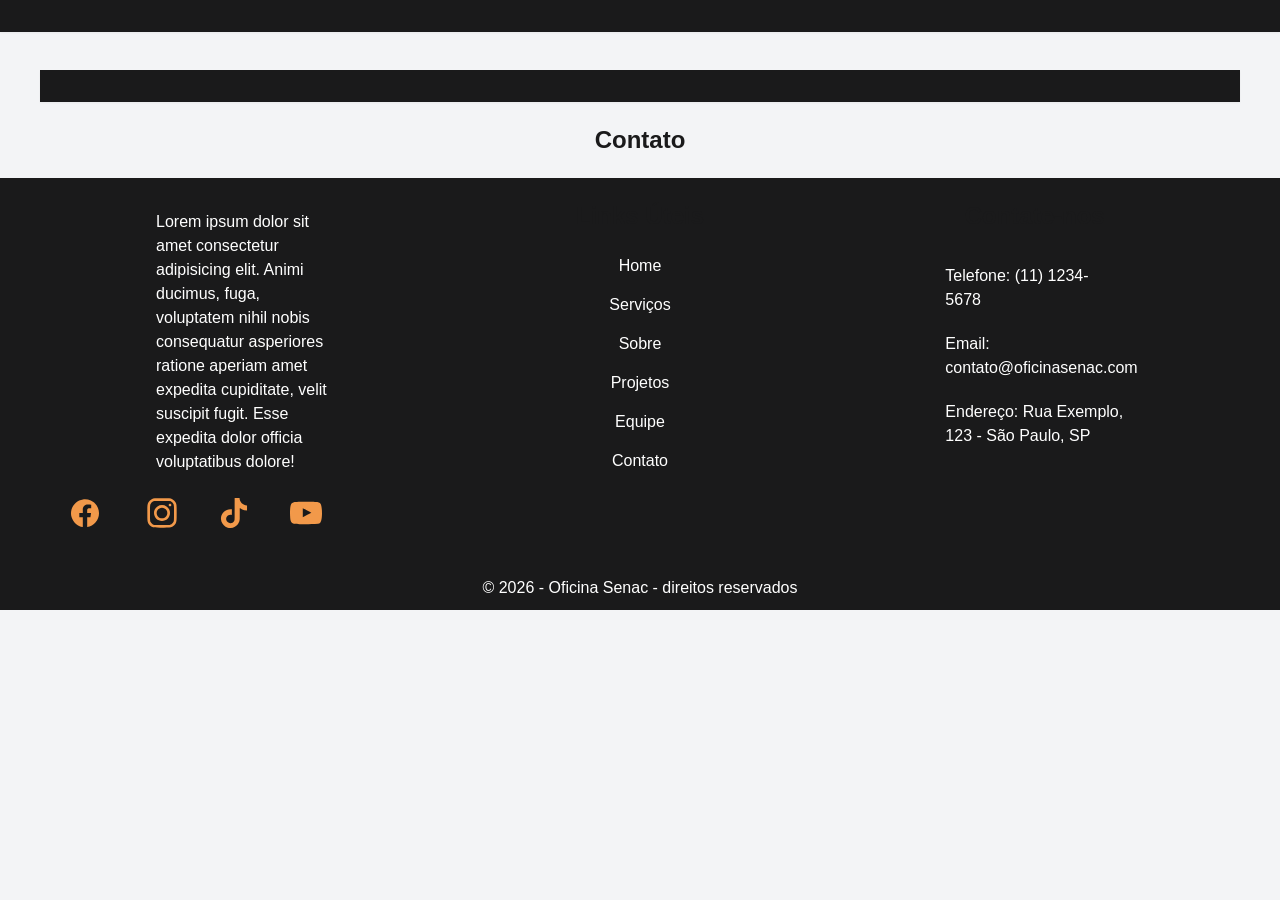
==== contato.html @ 2ccebb52 "feat: adicionando footer padronizado pelo javascript" ====
<!DOCTYPE html>
<html lang="pt-BR">
<head>
    <meta charset="UTF-8">
    <meta name="viewport" content="width=device-width, initial-scale=1.0">
    <title>Oficina Senac - Contato</title>
    <meta name="description" content="Oficina de Desenvolvimento de sites para carros">
    <meta name="keywords" content="keyword1, keyword2">
    <meta property="og:title" content="Page Title">
    <meta property="og:description" content="Page description">
    <meta property="og:type" content="website">
    <meta property="og:url" content="https://www.example.com">
    <meta property="og:image" content="https://www.example.com/image.jpg">
    <meta name="twitter:card" content="summary_large_image">
    <meta name="twitter:title" content="Page Title">
    <meta name="twitter:description" content="Page description">
    <meta name="twitter:image" content="https://www.example.com/image.jpg">

    <link rel="preload" href="assets/css/microframework.css" as="style"
            onload="this.rel='stylesheet'">
    <noscript>
        <link rel="stylesheet" href="assets/css/microframework.css">
    </noscript>
</head>
<body class="bem-cursor">
    <div id="navbar-principal" class="bem-navbar"></div>
    <main>
        <div id="navbar-secundaria" class="bem-navbar--secundaria bem-container"></div>
        <section class="bem-container" id="contato">
            <h2 class="bem-titulo-h2">Contato</h2>
            <div class="bem-grid-auto">
            
            
          </div>
        </section>


    </main>
    <footer id="footer-container">
     </footer>
     <script src="assets/js/footer.js"></script>
    <script src="assets/js/navbar.js"></script>
    <script src="assets/js/script.js"></script>
</body>
</html>
---- assets/css/microframework.css ----
*{margin:0;padding:0;box-sizing:border-box}
:root{
  --bem-primary:#1a1a1b;
  --bem-secondary:#ffffff;
  --bem-tertiary: #f2994a; 

  --bem-success:#10b981;
  --bem-danger:#ef4444;
  --bem-warning:#f59e0b;
  --bem-dark:#1f2937;
  --bem-light:#f3f4f6;
  --bem-bg:#1a1a1b;
  --bem-surface:#ffffff;
  --bem-text:#1f2937;
  --bem-text-muted:#6b7280;
  --bem-border:#e5e7eb;
  --bem-spacing-xs:.25rem;
  --bem-spacing-sm:.5rem;
  --bem-spacing-md:1rem;
  --bem-spacing-lg:1.5rem;
  --bem-spacing-xl:2rem;
  --bem-font-base:-apple-system, BlinkMacSystemFont, 'Segoe UI', Roboto, Oxygen, Ubuntu, Cantarell, sans-serif;
  --bem-font-mono:'Courier New', monospace;
  --bem-radius-sm:.25rem;
  --bem-radius-md:.5rem;
  --bem-radius-lg:1rem;
  --bem-shadow-sm:0 1px 2px 0 rgba(0,0,0,.05);
  --bem-shadow-md:0 4px 6px -1px rgba(0,0,0,.1);
  --bem-shadow-lg:0 10px 15px -3px rgba(0,0,0,.1);
}
[data-theme="dia"]{
  --bem-primary:#8b5cf6;
  --bem-bg:#f5f5f7;
}
[data-theme="tarde"]{
  --bem-primary:#f97316;
  --bem-secondary:#d946ef;
  --bem-bg:#fdf5ee;
  --bem-surface:#fffaf7;
  --bem-text-muted:#78716c;
  --bem-border:#e7d5c4;
  --bem-light:#fae8d5;
}
[data-theme="noite"]{
  --bem-primary:#2dd4bf;
  --bem-secondary:#a78bfa;
  --bem-success:#34d399;
  --bem-danger:#f87171;
  --bem-bg:#0f172a;
  --bem-surface:#1e293b;
  --bem-text:#f1f5f9;
  --bem-text-muted:#94a3b8;
  --bem-border:#334155;
  --bem-light:#334155;
}
html{
  scroll-behavior: smooth;
}
body{
  font-family:var(--bem-font-base);
  line-height:1.5;
  color:var(--bem-text);
  background:var(--bem-light);
  transition:background .25s, color .25s;
  cursor: url(../imagens/cursor/cursor.svg), auto;
  padding-top: 70px;
}
a{
  cursor: url(../imagens/cursor/cursor-ancora.svg), auto;
  text-decoration: none;
  color: var(--bem-secondary);
}
p{
  color: var(--bem-secondary);
  padding: 10px 100px;
}

header{
  display: flex;
  justify-content: center;
  align-items: center;
  gap: 2.5rem;
}
.bem-logo{
  position: absolute;
  top: 0;
  left: 50px;
  /*                    x     y      */
  transform: translate(-120px, 0);
  z-index: 1001;
  width: 100px;
}
.icon-marcas{
  width: 100px;
}
.container-icons{
  display: flex;
  align-items: center;
  justify-content: space-around;
  flex-wrap: wrap;
  gap: 50px;
  width: 100%;
  margin: var(--bem-spacing-sm) 0;
  padding: var(--bem-spacing-sm);
}
#sobre{
  position: relative;
  height: 300px;
}
.sobre-img{
  position: absolute;
  top: 70px;
  left: 0;
  display: flex;
  align-items: center;
  justify-content: center;
  border-radius: 100px 0 0 0;
  width: 45%;
  height: 230px;
  z-index: 5;
  background-color: var(--bem-text-muted);
}
.sobre-descricao{
  position: absolute;
  top:0;
  right: 0;
  display: flex;
  flex-direction: column;
  width: 60%;
  height: 300px;
  color: var(--bem-light);
  background-color: var(--bem-bg);
}
.bem-hero{
  /*relativo para c ontrolar a posição absoluta dos filhos  */
  position: relative;
  display: flex;
  align-items: center;
  justify-content: center;
  height: 65.75vh;
  background-image: url(../imagens/imagem_hero/fundo-hero.jpg);
  /*cover = estica e contain manter o tamanho original  */
  background-size: cover;
  background-repeat: no-repeat;
  background-position: center;
  background-color: #0f172a;
  color: var(--bem-light);
}
.bem-hero__titulo{
  display: flex;
  flex-direction: column;
  align-items: center;
  justify-content: center;
  background-color: #0f172a6c;
  backdrop-filter: blur(15px);
  position: absolute;
  top: 0;
  left: calc(50% /2);
  width: 50%;
  height: 100%;
  z-index: 10;
  padding: 50px;
  gap: 20px;
}
.bem-hero_imagem{
  position: absolute;
  bottom: 0;
  right: 20%;
  z-index: 2;
  /*      aumentar o tamnho  horizontal e vertical   
          da equerda para direita e de cima para baixo
  
  */
  transform: scale(1.5) translate(50px, -30px) ;
}
.bem-titulo-h2{
  display: flex;
  align-items: center;
  justify-content: center;
  margin: 20px;
  font-size: 1.5rem;
  color: var(--bem-primary);
}
.bem-container{
  width:100%;
  max-width:1200px;
  margin:0 auto;
  padding:0 var(--bem-spacing-md);
}
.bem-container--fluid{ max-width:100% }
.bem-container--narrow{ max-width:600px }
.bem-grid { display: grid; gap: var(--bem-spacing-md) }
.bem-btn{
  display:flex;
  align-items:center;
  justify-content:center;
  padding:var(--bem-spacing-sm) var(--bem-spacing-lg);
  font-size:1rem;
  font-weight:500;
  border:none;
  border-radius:var(--bem-radius-md);
  cursor:pointer;
  transition:all .2s ease;
  text-decoration:none;
  gap:var(--bem-spacing-sm);
  margin: var(--bem-spacing-lg) 0;
}
.bem-btn:hover{ transform:translateY(-1px);box-shadow:var(--bem-shadow-md) }
.bem-btn:active{ transform:translateY(0) }
.bem-btn--primary{ background-color:var(--bem-primary);color:#fff;border: 2px solid var(--bem-tertiary); }
.bem-btn--primary:hover{ filter:brightness(.9) }
.bem-btn--secondary{ background-color:var(--bem-secondary);color:#fff }
.bem-btn--secondary:hover{ filter:brightness(.9) }
.bem-btn--success{ background-color:var(--bem-success);color:#fff }
.bem-btn--danger{ background-color:var(--bem-danger);color:#fff }
.bem-btn--outline{
  background-color:transparent;
  border:2px solid var(--bem-primary);
  color:var(--bem-primary);
}
.bem-btn--outline:hover{ background-color:var(--bem-primary);color:#fff }
.bem-btn--sm{ padding:var(--bem-spacing-xs) var(--bem-spacing-md);font-size:.875rem }
.bem-btn--lg{ padding:var(--bem-spacing-md) var(--bem-spacing-xl);font-size:1.125rem }
.bem-btn--block{ width:100% }
.bem-btn:disabled,.bem-btn--disabled{ opacity:.5;cursor:not-allowed;pointer-events:none }
.bem-btn__icon{ display:inline-flex;font-size:1.25em }
.bem-btn__text{ display:inline-flex }
.bem-card{
  background-color:var(--bem-surface);
  border-radius:var(--bem-radius-lg);
  box-shadow:var(--bem-shadow-md);
  overflow:hidden;
  transition:all .3s ease;
}
.bem-card:hover{ box-shadow:var(--bem-shadow-lg);transform:translateY(-2px) }
.bem-card--flat{ box-shadow:none;border:1px solid var(--bem-border) }
.bem-card__header{ padding:var(--bem-spacing-lg);border-bottom:1px solid var(--bem-border) }
.bem-card__title{ font-size:1.25rem;font-weight:600;margin:0;color:var(--bem-text) }
.bem-card__subtitle{ font-size:.875rem;color:var(--bem-text-muted);margin-top:var(--bem-spacing-xs) }
.bem-card__body{ padding:var(--bem-spacing-lg) }
.bem-card__footer{
  padding:var(--bem-spacing-lg);
  border-top:1px solid var(--bem-border);
  background-color:var(--bem-light);
}
.bem-card__image{ width:100%;height:auto;display:block }
.bem-card__actions{ display:flex;gap:var(--bem-spacing-sm);align-items:center }
.bem-form{ display:flex;flex-direction:column;gap:var(--bem-spacing-md) }
.bem-form__group{ display:flex;flex-direction:column;gap:var(--bem-spacing-xs) }
.bem-form__label{ font-weight:500;font-size:.875rem;color:var(--bem-text) }
.bem-form__label--required::after{ content:' *';color:var(--bem-danger) }
.bem-form__input,
.bem-form__textarea,
.bem-form__select{
  width:100%;
  padding:var(--bem-spacing-sm) var(--bem-spacing-md);
  border:2px solid var(--bem-border);
  border-radius:var(--bem-radius-md);
  font-size:1rem;
  font-family:inherit;
  transition:all .2s ease;
  background:var(--bem-surface);
  color:var(--bem-text);
}
.bem-form__input:focus,
.bem-form__textarea:focus,
.bem-compare__range:focus-visible{
  opacity:.01;
  outline:3px solid var(--bem-primary);
  outline-offset:-3px;
}
@keyframes bem-fade-in{ from{ opacity:0}to{ opacity:1}}
@keyframes bem-slide-up{ from{ opacity:0;transform:translateY(20px)}to{ opacity:1;transform:translateY(0)}}
@keyframes bem-scale-up{ from{ opacity:0;transform:scale(0.95)}to{ opacity:1;transform:scale(1)}}
.bem-animate-fade-in{ animation:bem-fade-in 0.3s ease forwards}
.bem-animate-slide-up{ animation:bem-slide-up 0.4s ease forwards}
.bem-grid-auto{ display:grid;grid-template-columns:repeat(auto-fit, minmax(280px, 1fr));gap:var(--bem-spacing-md)}
.bem-flex-1{ flex:1}
.bem-flex-wrap{ flex-wrap:wrap}
.bem-h-screen{ height:100vh}
.bem-min-h-screen{ min-height:100vh}
.bem-w-screen{ width:100vw}
.bem-m-0{ margin:0}
.bem-p-0{ padding:0}
.bem-mx-auto{ margin-left:auto;margin-right:auto}
.bem-my-auto{ margin-top:auto;margin-bottom:auto}
.bem-mt-auto{ margin-top:auto}
.bem-pt-xl{ padding-top:var(--bem-spacing-xl)}
.bem-pb-xl{ padding-bottom:var(--bem-spacing-xl)}
.bem-px-lg{ padding-left:var(--bem-spacing-lg);padding-right:var(--bem-spacing-lg)}
.bem-gap-lg{ gap:var(--bem-spacing-lg)}
.bem-gap-xl{ gap:var(--bem-spacing-xl)}
.bem-text-primary{ color:var(--bem-primary)}
.bem-text-secondary{ color:var(--bem-secondary)}
.bem-text-success{ color:var(--bem-success)}
.bem-text-danger{ color:var(--bem-danger)}
.bem-text-muted-util{ color:var(--bem-text-muted)}
.bem-font-bold{ font-weight:700}
.bem-font-medium{ font-weight:500}
.bem-text-xl{ font-size:1.25rem}
.bem-text-2xl{ font-size:1.5rem}
.bem-text-xs{ font-size:0.75rem}
.bem-text-sm{ font-size:0.875rem}
.bem-icon-lg{ font-size:2rem;display:inline-flex;justify-content:center;align-items:center}
.bem-text-underline{ text-decoration:underline}
.bem-bg-glass{ background-color:rgba(255,255,255,.2);backdrop-filter:blur(4px);border:1px solid rgba(255,255,255,.3)}
[data-theme="noite"] .bem-bg-glass{ background-color:rgba(15,23,42,.4);border-color:rgba(255,255,255,.1)}
.bem-border-primary{ border-color:var(--bem-primary)}
.bem-border-top-primary{ border-top:3px solid var(--bem-primary)}
.bem-border-top-secondary{ border-top:3px solid var(--bem-secondary)}
.bem-border-left-success{ border-left-color:var(--bem-success)}
.bem-border-default{ border:1px solid var(--bem-border)}
.bem-max-w-xxs{ max-width:220px}
.bem-max-w-xs{ max-width:280px}
.bem-max-w-sm{ max-width:400px}
.bem-form__input--error,.bem-form__textarea--error,.bem-form__select--error{ border-color:var(--bem-danger) }
.bem-form__input--success,.bem-form__textarea--success,.bem-form__select--success{ border-color:var(--bem-success) }
.bem-form__textarea{ min-height:100px;resize:vertical }
.bem-form__help{ font-size:.875rem;color:var(--bem-text-muted) }
.bem-form__error{ font-size:.875rem;color:var(--bem-danger) }
.bem-form__checkbox,.bem-form__radio{ display:flex;align-items:center;gap:var(--bem-spacing-sm) }
.bem-form__checkbox input,.bem-form__radio input{ width:auto }
.bem-alert{
  padding:var(--bem-spacing-md);
  border-radius:var(--bem-radius-md);
  border-left:4px solid;
  display:flex;
  align-items:flex-start;
  gap:var(--bem-spacing-sm);
}
.bem-alert--info{ background-color:#dbeafe;border-color:var(--bem-primary);color:#1e40af }
.bem-alert--success{ background-color:#d1fae5;border-color:var(--bem-success);color:#065f46 }
.bem-alert--warning{ background-color:#fef3c7;border-color:var(--bem-warning);color:#92400e }
.bem-alert--danger{ background-color:#fee2e2;border-color:var(--bem-danger);color:#991b1b }
.bem-alert__icon{ font-size:1.25rem;flex-shrink:0 }
.bem-alert__content{ flex:1 }
.bem-alert__title{ font-weight:600;margin-bottom:var(--bem-spacing-xs) }
.bem-alert__message{ font-size:.875rem }
.bem-alert__close{
  background:none;border:none;cursor:pointer;padding:0;
  font-size:1.25rem;opacity:.6;transition:opacity .2s;
  color:inherit;
}
.bem-alert__close:hover{ opacity:1 }
.bem-navbar{
  display:flex;
  align-items:center;
  justify-content: space-evenly;
  padding:var(--bem-spacing-md) var(--bem-spacing-lg);
  box-shadow:var(--bem-shadow-sm);
  transition:background .25s;
  position:fixed;
  top:0; 
  left:0;
  z-index:1000;
  width: 100%;
  background-color: var(--bem-primary);
  color: var(--bem-secondary);
}
.bem-navbar--secundaria{
  display:flex;
  align-items:center;
  justify-content:center;
  padding:var(--bem-spacing-md) var(--bem-spacing-lg);
  box-shadow:var(--bem-shadow-sm);
  transition:background .25s;
  position:sticky; top: 70px; z-index:10;
  background-color: var(--bem-primary);
  color: var(--bem-secondary);
}
.bem-navbar--dark{ background-color:var(--bem-dark);color:#fff }
.bem-navbar__brand{ font-size:1.5rem;font-weight:700;text-decoration:none;color:inherit; position: relative; }
.bem-navbar__menu{ display:flex;gap:var(--bem-spacing-lg);list-style:none;align-items:center }
.bem-navbar__item{ display:inline-flex }
.bem-navbar__link{ text-decoration:none;color:var(--bem-secondary);padding:var(--bem-spacing-sm);transition:color .2s; font-size: 1.2rem; }
.bem-navbar__link:hover{ color:var(--bem-text-muted) }
.bem-navbar__link--active{ color:var(--bem-tertiary);font-weight:600 }
.bem-navbar__toggle{ display:none;background:none;border:none;font-size:1.5rem;cursor:pointer;color:var(--bem-secondary) }
.bem-modal{
  position:fixed;inset:0;
  background-color:rgba(0,0,0,.5);
  display:flex;align-items:center;justify-content:center;
  z-index:1000;padding:var(--bem-spacing-md);
  animation:bem-fade-in 0.2s ease forwards;
}
.bem-modal--hidden{ display:none }
.bem-modal__dialog{
  background-color:var(--bem-surface);
  border-radius:var(--bem-radius-lg);
  box-shadow:var(--bem-shadow-lg);
  max-width:500px;width:100%;max-height:90vh;overflow:auto;
  animation:bem-scale-up 0.3s cubic-bezier(0.175, 0.885, 0.32, 1.275) forwards;
}
.bem-modal__header{
  padding:var(--bem-spacing-lg);
  border-bottom:1px solid var(--bem-border);
  display:flex;align-items:center;justify-content:space-between;
}
.bem-modal__title{ font-size:1.25rem;font-weight:600;margin:0;color:var(--bem-text) }
.bem-modal__close{
  background:none;border:none;font-size:1.5rem;cursor:pointer;
  padding:0;color:var(--bem-text-muted);transition:color .2s;
}
.bem-modal__close:hover{ color:var(--bem-text) }
.bem-modal__body{ padding:var(--bem-spacing-lg) }
.bem-modal__footer{
  padding:var(--bem-spacing-lg);
  border-top:1px solid var(--bem-border);
  display:flex;gap:var(--bem-spacing-sm);justify-content:flex-end;
}
.bem-navbar__checkbox{ display:none }
.bem-theme-toggle{
  position:fixed;bottom:1.5rem;right:1.5rem;z-index:9999;
  display:flex;gap:.25rem;
  background:var(--bem-surface);
  padding:.375rem;
  border-radius:9999px;
  box-shadow:var(--bem-shadow-lg);
  border:1px solid var(--bem-border);
  transition:background .25s, border-color .25s;
}
.bem-theme-toggle__btn{
  background:none;border:none;cursor:pointer;
  font-size:1.125rem;padding:.375rem .5rem;
  border-radius:9999px;transition:background .15s;
  line-height:1;color:var(--bem-text);
}
.bem-theme-toggle__btn:hover{ background:var(--bem-light) }
.bem-theme-toggle__btn--active{ background:var(--bem-primary);color:#fff }
.bem-text-center{ text-align:center }
.bem-text-left{ text-align:left }
.bem-text-right{ text-align:right }
.bem-mt-sm{ margin-top:var(--bem-spacing-sm) }
.bem-mt-md{ margin-top:var(--bem-spacing-md) }
.bem-mt-lg{ margin-top:var(--bem-spacing-lg) }
.bem-mb-sm{ margin-bottom:var(--bem-spacing-sm) }
.bem-mb-md{ margin-bottom:var(--bem-spacing-md) }
.bem-mb-lg{ margin-bottom:var(--bem-spacing-lg) }
.bem-p-sm{ padding:var(--bem-spacing-sm) }
.bem-p-md{ padding:var(--bem-spacing-md) }
.bem-p-lg{ padding:var(--bem-spacing-lg) }
.bem-flex{ display:flex }
.bem-flex-col{ flex-direction:column }
.bem-items-center{ align-items:center }
.bem-justify-center{ justify-content:center }
.bem-justify-between{ justify-content:space-between }
.bem-gap-sm{ gap:var(--bem-spacing-sm) }
.bem-gap-md{ gap:var(--bem-spacing-md) }
.bem-w-full{ width:100% }
.bem-h-full{ height:100% }
.bem-rounded{ border-radius:var(--bem-radius-md) }
.bem-rounded-full{ border-radius:9999px }
.bem-shadow{ box-shadow:var(--bem-shadow-md) }
.bem-shadow-lg{ box-shadow:var(--bem-shadow-lg) }
.bem-grid-auto-4{ display:grid;grid-template-columns:repeat(auto-fit, minmax(60px, 1fr))}
@media(max-width:768px){
  .bem-hero__titulo{
    left: 0;
    width: 100%;
  }
  body {
    padding-top: 60px;
  }
  .bem-container--narrow{ width:100%; max-width:768px ; }
  .bem-hero_imagem{
    display: none;
  }
  .bem-navbar--secundaria{
    position:fixed; top: 0;
  }
  .bem-logo{
    display: block;
    position: fixed;
    top: 0;
    left: 50%;
    z-index: 151;
  }
  .bem-navbar{
    display: none;
  }
  .bem-grid--cols-2,.bem-grid--cols-3,.bem-grid--cols-4 { grid-template-columns: 1fr }
  .bem-navbar__menu{ display:none }
  .bem-navbar__toggle{ display:block; cursor:pointer; margin-left:auto; }
  .bem-hide-mobile{ display:none !important }
  .bem-navbar__checkbox:checked ~ .bem-navbar__menu {
    display:flex !important;
    flex-direction:column;
    align-items: center;
    position:absolute; top:100%; left:0; right:0;
    background-color:var(--bem-bg);
    padding:var(--bem-spacing-md);
    box-shadow:var(--bem-shadow-md);
    animation:bem-slide-up 0.3s forwards;
    z-index: 1000;
    height: 100vh;
    font-size: 1.5rem;
  }
}

#projetos{
  position: relative;
}
.img-comp-container {
  position: relative;
  height: 200px; /*should be the same height as the images*/
  margin: 0 20px;
  width: 300px;
}

.img-comp-img {
  position: absolute;
  width: auto;
  height: auto;
  overflow: hidden;
}

.img-comp-img img {
  display: block;
  vertical-align: middle;
}

.img-comp-slider {
  position: absolute;
  z-index: 9;
  cursor: ew-resize;
  /*set the appearance of the slider:*/
  width: 80px;
  height: 40px;
  background-image: url(../imagens/imagem-projetos/setas.svg);
  background-repeat: no-repeat;
  background-size: contain;
  background-position-x: center;
  border-radius: 100px;
  animation: esquerda-direita .6s 6;
}
/* keyframes */
@keyframes esquerda-direita{
  0% { 
    left: 111px; 
  }
  50% { 
    left: 108px; 
  }
  100% { 
    left: 111px; 
  }
}

.img-comp-overlay::after{
  content: "Antes";
  position: absolute;
  top: 0;
  left: 0;
  width: 100%;
  height: 30px;
  background-color: var(--bem-light);
  color: var(--bem-bg);
  font-size: 1.4rem;
}

.img-comp-overlay{
  border-right: solid 2px var(--bem-tertiary);
}

/* --- Animações de Revelação ao Rolar a Página --- */
.revelar {
  opacity: 0;
  transform: translateY(50px);
  transition: all 0.8s ease-out;
}

.revelar.ativo {
  opacity: 1;
  transform: translateY(0);
}
.columns {
  float: left;
  width: 33.3%;
  padding: 8px;
}

.price {
  list-style-type: none;
  border: 1px solid #eee;
  margin: 0;
  padding: 0;
  -webkit-transition: 0.3s;
  transition: 0.3s;
}

.price:hover {
  box-shadow: 0 8px 12px 0 rgba(0,0,0,0.2)
}

.price .header {
  background-color: #111;
  color: white;
  font-size: 25px;
}

.price li {
  border-bottom: 1px solid #eee;
  padding: 20px;
  text-align: center;
}

.price .grey {
  background-color: #eee;
  font-size: 20px;
}

.button {
  background-color: var(--bem-tertiary);
  border: none;
  color: var(--bem-bg);
  padding: 10px 25px;
  text-align: center;
  text-decoration: none;
  font-size: 1.1rem;
  font-weight: 600;
}

@media only screen and (max-width: 600px) {
  .columns {
    width: 100%;
  }
}

/* --- Carrossel de Equipe --- */
.equipe-carrossel {
  overflow: hidden;
  padding: 40px 0;
  background: var(--bem-light);
  position: relative;
  width: 100%;
}

.equipe-pista {
  display: flex;
  width: calc(310px * 8); /* 4 cards originais + 4 clones (280px + 30px gap) */
  animation: rolar-equipe 30s linear infinite;
  gap: 30px;
}

.equipe-carrossel:hover .equipe-pista {
  animation-play-state: paused;
}

.equipe-card {
  flex: 0 0 280px;
  text-align: left;
  position: relative;
  height: 400px;
  border-radius: var(--bem-radius-lg);
}

.equipe-card img {
  width: 100%;
  height: 100%;
  object-fit: cover;
  border-radius: var(--bem-radius-lg);
  box-shadow: var(--bem-shadow-md);
}

.equipe-overlay {
  position: absolute;
  bottom: 0;
  left: 0;
  width: 85%;
  background-color: var(--bem-light);
  padding: 20px 20px 15px 20px;
  clip-path: polygon(0 0, 85% 0, 100% 100%, 0 100%);
  display: flex;
  flex-direction: column;
  gap: 5px;
  transform: translateY(30px);
}

[data-theme="noite"] .equipe-overlay {
    background-color: var(--bem-surface);
}

.equipe-overlay__nome {
  font-size: 1.5rem;
  font-weight: 700;
  color: var(--bem-text);
  line-height: 1.1;
  margin: 0;
}

.equipe-overlay__funcao {
  font-size: 0.9rem;
  color: var(--bem-text-muted);
  margin: 0 0 10px 0;
}

.equipe-overlay__sociais {
  display: flex;
  gap: 8px;
}

.equipe-overlay__sociais a {
  display: flex;
  align-items: center;
  justify-content: center;
  width: 32px;
  height: 32px;
  background-color: var(--bem-tertiary);
  color: var(--bem-light);
  border-radius: 50%;
  transition: transform 0.2s, background-color 0.2s, color 0.2s;
}

.equipe-overlay__sociais a:hover {
  transform: translateY(-2px);
  background-color: var(--bem-light);
  color: var(--bem-tertiary);
}

.equipe-overlay__sociais svg {
  width: 16px;
  height: 16px;
  fill: currentColor;
}

@keyframes rolar-equipe {
  0% { transform: translateX(0); }
  100% { transform: translateX(calc(-310px * 4)); }
}

@media (max-width: 768px) {
  .equipe-pista {
    animation-duration: 20s;
  }
}

#footer-container{
  width: 100%;
  background-color: var(--bem-bg);
  display: flex;
  flex-direction: column;
  justify-content: center;
  align-items: center;
  gap: 15px;
}
.bem-navbar__footer{
  list-style: none;
  display: flex;
  flex-direction: column;
  justify-content: center;
  align-items: center;
  gap: 15px;
}
---- assets/css/microframework.css ----
*{margin:0;padding:0;box-sizing:border-box}
:root{
  --bem-primary:#1a1a1b;
  --bem-secondary:#ffffff;
  --bem-tertiary: #f2994a; 

  --bem-success:#10b981;
  --bem-danger:#ef4444;
  --bem-warning:#f59e0b;
  --bem-dark:#1f2937;
  --bem-light:#f3f4f6;
  --bem-bg:#1a1a1b;
  --bem-surface:#ffffff;
  --bem-text:#1f2937;
  --bem-text-muted:#6b7280;
  --bem-border:#e5e7eb;
  --bem-spacing-xs:.25rem;
  --bem-spacing-sm:.5rem;
  --bem-spacing-md:1rem;
  --bem-spacing-lg:1.5rem;
  --bem-spacing-xl:2rem;
  --bem-font-base:-apple-system, BlinkMacSystemFont, 'Segoe UI', Roboto, Oxygen, Ubuntu, Cantarell, sans-serif;
  --bem-font-mono:'Courier New', monospace;
  --bem-radius-sm:.25rem;
  --bem-radius-md:.5rem;
  --bem-radius-lg:1rem;
  --bem-shadow-sm:0 1px 2px 0 rgba(0,0,0,.05);
  --bem-shadow-md:0 4px 6px -1px rgba(0,0,0,.1);
  --bem-shadow-lg:0 10px 15px -3px rgba(0,0,0,.1);
}
[data-theme="dia"]{
  --bem-primary:#8b5cf6;
  --bem-bg:#f5f5f7;
}
[data-theme="tarde"]{
  --bem-primary:#f97316;
  --bem-secondary:#d946ef;
  --bem-bg:#fdf5ee;
  --bem-surface:#fffaf7;
  --bem-text-muted:#78716c;
  --bem-border:#e7d5c4;
  --bem-light:#fae8d5;
}
[data-theme="noite"]{
  --bem-primary:#2dd4bf;
  --bem-secondary:#a78bfa;
  --bem-success:#34d399;
  --bem-danger:#f87171;
  --bem-bg:#0f172a;
  --bem-surface:#1e293b;
  --bem-text:#f1f5f9;
  --bem-text-muted:#94a3b8;
  --bem-border:#334155;
  --bem-light:#334155;
}
html{
  scroll-behavior: smooth;
}
body{
  font-family:var(--bem-font-base);
  line-height:1.5;
  color:var(--bem-text);
  background:var(--bem-light);
  transition:background .25s, color .25s;
  cursor: url(../imagens/cursor/cursor.svg), auto;
  padding-top: 70px;
}
a{
  cursor: url(../imagens/cursor/cursor-ancora.svg), auto;
  text-decoration: none;
  color: var(--bem-secondary);
}
p{
  color: var(--bem-secondary);
  padding: 10px 100px;
}

header{
  display: flex;
  justify-content: center;
  align-items: center;
  gap: 2.5rem;
}
.bem-logo{
  position: absolute;
  top: 0;
  left: 50px;
  /*                    x     y      */
  transform: translate(-120px, 0);
  z-index: 1001;
  width: 100px;
}
.icon-marcas{
  width: 100px;
}
.container-icons{
  display: flex;
  align-items: center;
  justify-content: space-around;
  flex-wrap: wrap;
  gap: 50px;
  width: 100%;
  margin: var(--bem-spacing-sm) 0;
  padding: var(--bem-spacing-sm);
}
#sobre{
  position: relative;
  height: 300px;
}
.sobre-img{
  position: absolute;
  top: 70px;
  left: 0;
  display: flex;
  align-items: center;
  justify-content: center;
  border-radius: 100px 0 0 0;
  width: 45%;
  height: 230px;
  z-index: 5;
  background-color: var(--bem-text-muted);
}
.sobre-descricao{
  position: absolute;
  top:0;
  right: 0;
  display: flex;
  flex-direction: column;
  width: 60%;
  height: 300px;
  color: var(--bem-light);
  background-color: var(--bem-bg);
}
.bem-hero{
  /*relativo para c ontrolar a posição absoluta dos filhos  */
  position: relative;
  display: flex;
  align-items: center;
  justify-content: center;
  height: 65.75vh;
  background-image: url(../imagens/imagem_hero/fundo-hero.jpg);
  /*cover = estica e contain manter o tamanho original  */
  background-size: cover;
  background-repeat: no-repeat;
  background-position: center;
  background-color: #0f172a;
  color: var(--bem-light);
}
.bem-hero__titulo{
  display: flex;
  flex-direction: column;
  align-items: center;
  justify-content: center;
  background-color: #0f172a6c;
  backdrop-filter: blur(15px);
  position: absolute;
  top: 0;
  left: calc(50% /2);
  width: 50%;
  height: 100%;
  z-index: 10;
  padding: 50px;
  gap: 20px;
}
.bem-hero_imagem{
  position: absolute;
  bottom: 0;
  right: 20%;
  z-index: 2;
  /*      aumentar o tamnho  horizontal e vertical   
          da equerda para direita e de cima para baixo
  
  */
  transform: scale(1.5) translate(50px, -30px) ;
}
.bem-titulo-h2{
  display: flex;
  align-items: center;
  justify-content: center;
  margin: 20px;
  font-size: 1.5rem;
  color: var(--bem-primary);
}
.bem-container{
  width:100%;
  max-width:1200px;
  margin:0 auto;
  padding:0 var(--bem-spacing-md);
}
.bem-container--fluid{ max-width:100% }
.bem-container--narrow{ max-width:600px }
.bem-grid { display: grid; gap: var(--bem-spacing-md) }
.bem-btn{
  display:flex;
  align-items:center;
  justify-content:center;
  padding:var(--bem-spacing-sm) var(--bem-spacing-lg);
  font-size:1rem;
  font-weight:500;
  border:none;
  border-radius:var(--bem-radius-md);
  cursor:pointer;
  transition:all .2s ease;
  text-decoration:none;
  gap:var(--bem-spacing-sm);
  margin: var(--bem-spacing-lg) 0;
}
.bem-btn:hover{ transform:translateY(-1px);box-shadow:var(--bem-shadow-md) }
.bem-btn:active{ transform:translateY(0) }
.bem-btn--primary{ background-color:var(--bem-primary);color:#fff;border: 2px solid var(--bem-tertiary); }
.bem-btn--primary:hover{ filter:brightness(.9) }
.bem-btn--secondary{ background-color:var(--bem-secondary);color:#fff }
.bem-btn--secondary:hover{ filter:brightness(.9) }
.bem-btn--success{ background-color:var(--bem-success);color:#fff }
.bem-btn--danger{ background-color:var(--bem-danger);color:#fff }
.bem-btn--outline{
  background-color:transparent;
  border:2px solid var(--bem-primary);
  color:var(--bem-primary);
}
.bem-btn--outline:hover{ background-color:var(--bem-primary);color:#fff }
.bem-btn--sm{ padding:var(--bem-spacing-xs) var(--bem-spacing-md);font-size:.875rem }
.bem-btn--lg{ padding:var(--bem-spacing-md) var(--bem-spacing-xl);font-size:1.125rem }
.bem-btn--block{ width:100% }
.bem-btn:disabled,.bem-btn--disabled{ opacity:.5;cursor:not-allowed;pointer-events:none }
.bem-btn__icon{ display:inline-flex;font-size:1.25em }
.bem-btn__text{ display:inline-flex }
.bem-card{
  background-color:var(--bem-surface);
  border-radius:var(--bem-radius-lg);
  box-shadow:var(--bem-shadow-md);
  overflow:hidden;
  transition:all .3s ease;
}
.bem-card:hover{ box-shadow:var(--bem-shadow-lg);transform:translateY(-2px) }
.bem-card--flat{ box-shadow:none;border:1px solid var(--bem-border) }
.bem-card__header{ padding:var(--bem-spacing-lg);border-bottom:1px solid var(--bem-border) }
.bem-card__title{ font-size:1.25rem;font-weight:600;margin:0;color:var(--bem-text) }
.bem-card__subtitle{ font-size:.875rem;color:var(--bem-text-muted);margin-top:var(--bem-spacing-xs) }
.bem-card__body{ padding:var(--bem-spacing-lg) }
.bem-card__footer{
  padding:var(--bem-spacing-lg);
  border-top:1px solid var(--bem-border);
  background-color:var(--bem-light);
}
.bem-card__image{ width:100%;height:auto;display:block }
.bem-card__actions{ display:flex;gap:var(--bem-spacing-sm);align-items:center }
.bem-form{ display:flex;flex-direction:column;gap:var(--bem-spacing-md) }
.bem-form__group{ display:flex;flex-direction:column;gap:var(--bem-spacing-xs) }
.bem-form__label{ font-weight:500;font-size:.875rem;color:var(--bem-text) }
.bem-form__label--required::after{ content:' *';color:var(--bem-danger) }
.bem-form__input,
.bem-form__textarea,
.bem-form__select{
  width:100%;
  padding:var(--bem-spacing-sm) var(--bem-spacing-md);
  border:2px solid var(--bem-border);
  border-radius:var(--bem-radius-md);
  font-size:1rem;
  font-family:inherit;
  transition:all .2s ease;
  background:var(--bem-surface);
  color:var(--bem-text);
}
.bem-form__input:focus,
.bem-form__textarea:focus,
.bem-compare__range:focus-visible{
  opacity:.01;
  outline:3px solid var(--bem-primary);
  outline-offset:-3px;
}
@keyframes bem-fade-in{ from{ opacity:0}to{ opacity:1}}
@keyframes bem-slide-up{ from{ opacity:0;transform:translateY(20px)}to{ opacity:1;transform:translateY(0)}}
@keyframes bem-scale-up{ from{ opacity:0;transform:scale(0.95)}to{ opacity:1;transform:scale(1)}}
.bem-animate-fade-in{ animation:bem-fade-in 0.3s ease forwards}
.bem-animate-slide-up{ animation:bem-slide-up 0.4s ease forwards}
.bem-grid-auto{ display:grid;grid-template-columns:repeat(auto-fit, minmax(280px, 1fr));gap:var(--bem-spacing-md)}
.bem-flex-1{ flex:1}
.bem-flex-wrap{ flex-wrap:wrap}
.bem-h-screen{ height:100vh}
.bem-min-h-screen{ min-height:100vh}
.bem-w-screen{ width:100vw}
.bem-m-0{ margin:0}
.bem-p-0{ padding:0}
.bem-mx-auto{ margin-left:auto;margin-right:auto}
.bem-my-auto{ margin-top:auto;margin-bottom:auto}
.bem-mt-auto{ margin-top:auto}
.bem-pt-xl{ padding-top:var(--bem-spacing-xl)}
.bem-pb-xl{ padding-bottom:var(--bem-spacing-xl)}
.bem-px-lg{ padding-left:var(--bem-spacing-lg);padding-right:var(--bem-spacing-lg)}
.bem-gap-lg{ gap:var(--bem-spacing-lg)}
.bem-gap-xl{ gap:var(--bem-spacing-xl)}
.bem-text-primary{ color:var(--bem-primary)}
.bem-text-secondary{ color:var(--bem-secondary)}
.bem-text-success{ color:var(--bem-success)}
.bem-text-danger{ color:var(--bem-danger)}
.bem-text-muted-util{ color:var(--bem-text-muted)}
.bem-font-bold{ font-weight:700}
.bem-font-medium{ font-weight:500}
.bem-text-xl{ font-size:1.25rem}
.bem-text-2xl{ font-size:1.5rem}
.bem-text-xs{ font-size:0.75rem}
.bem-text-sm{ font-size:0.875rem}
.bem-icon-lg{ font-size:2rem;display:inline-flex;justify-content:center;align-items:center}
.bem-text-underline{ text-decoration:underline}
.bem-bg-glass{ background-color:rgba(255,255,255,.2);backdrop-filter:blur(4px);border:1px solid rgba(255,255,255,.3)}
[data-theme="noite"] .bem-bg-glass{ background-color:rgba(15,23,42,.4);border-color:rgba(255,255,255,.1)}
.bem-border-primary{ border-color:var(--bem-primary)}
.bem-border-top-primary{ border-top:3px solid var(--bem-primary)}
.bem-border-top-secondary{ border-top:3px solid var(--bem-secondary)}
.bem-border-left-success{ border-left-color:var(--bem-success)}
.bem-border-default{ border:1px solid var(--bem-border)}
.bem-max-w-xxs{ max-width:220px}
.bem-max-w-xs{ max-width:280px}
.bem-max-w-sm{ max-width:400px}
.bem-form__input--error,.bem-form__textarea--error,.bem-form__select--error{ border-color:var(--bem-danger) }
.bem-form__input--success,.bem-form__textarea--success,.bem-form__select--success{ border-color:var(--bem-success) }
.bem-form__textarea{ min-height:100px;resize:vertical }
.bem-form__help{ font-size:.875rem;color:var(--bem-text-muted) }
.bem-form__error{ font-size:.875rem;color:var(--bem-danger) }
.bem-form__checkbox,.bem-form__radio{ display:flex;align-items:center;gap:var(--bem-spacing-sm) }
.bem-form__checkbox input,.bem-form__radio input{ width:auto }
.bem-alert{
  padding:var(--bem-spacing-md);
  border-radius:var(--bem-radius-md);
  border-left:4px solid;
  display:flex;
  align-items:flex-start;
  gap:var(--bem-spacing-sm);
}
.bem-alert--info{ background-color:#dbeafe;border-color:var(--bem-primary);color:#1e40af }
.bem-alert--success{ background-color:#d1fae5;border-color:var(--bem-success);color:#065f46 }
.bem-alert--warning{ background-color:#fef3c7;border-color:var(--bem-warning);color:#92400e }
.bem-alert--danger{ background-color:#fee2e2;border-color:var(--bem-danger);color:#991b1b }
.bem-alert__icon{ font-size:1.25rem;flex-shrink:0 }
.bem-alert__content{ flex:1 }
.bem-alert__title{ font-weight:600;margin-bottom:var(--bem-spacing-xs) }
.bem-alert__message{ font-size:.875rem }
.bem-alert__close{
  background:none;border:none;cursor:pointer;padding:0;
  font-size:1.25rem;opacity:.6;transition:opacity .2s;
  color:inherit;
}
.bem-alert__close:hover{ opacity:1 }
.bem-navbar{
  display:flex;
  align-items:center;
  justify-content: space-evenly;
  padding:var(--bem-spacing-md) var(--bem-spacing-lg);
  box-shadow:var(--bem-shadow-sm);
  transition:background .25s;
  position:fixed;
  top:0; 
  left:0;
  z-index:1000;
  width: 100%;
  background-color: var(--bem-primary);
  color: var(--bem-secondary);
}
.bem-navbar--secundaria{
  display:flex;
  align-items:center;
  justify-content:center;
  padding:var(--bem-spacing-md) var(--bem-spacing-lg);
  box-shadow:var(--bem-shadow-sm);
  transition:background .25s;
  position:sticky; top: 70px; z-index:10;
  background-color: var(--bem-primary);
  color: var(--bem-secondary);
}
.bem-navbar--dark{ background-color:var(--bem-dark);color:#fff }
.bem-navbar__brand{ font-size:1.5rem;font-weight:700;text-decoration:none;color:inherit; position: relative; }
.bem-navbar__menu{ display:flex;gap:var(--bem-spacing-lg);list-style:none;align-items:center }
.bem-navbar__item{ display:inline-flex }
.bem-navbar__link{ text-decoration:none;color:var(--bem-secondary);padding:var(--bem-spacing-sm);transition:color .2s; font-size: 1.2rem; }
.bem-navbar__link:hover{ color:var(--bem-text-muted) }
.bem-navbar__link--active{ color:var(--bem-tertiary);font-weight:600 }
.bem-navbar__toggle{ display:none;background:none;border:none;font-size:1.5rem;cursor:pointer;color:var(--bem-secondary) }
.bem-modal{
  position:fixed;inset:0;
  background-color:rgba(0,0,0,.5);
  display:flex;align-items:center;justify-content:center;
  z-index:1000;padding:var(--bem-spacing-md);
  animation:bem-fade-in 0.2s ease forwards;
}
.bem-modal--hidden{ display:none }
.bem-modal__dialog{
  background-color:var(--bem-surface);
  border-radius:var(--bem-radius-lg);
  box-shadow:var(--bem-shadow-lg);
  max-width:500px;width:100%;max-height:90vh;overflow:auto;
  animation:bem-scale-up 0.3s cubic-bezier(0.175, 0.885, 0.32, 1.275) forwards;
}
.bem-modal__header{
  padding:var(--bem-spacing-lg);
  border-bottom:1px solid var(--bem-border);
  display:flex;align-items:center;justify-content:space-between;
}
.bem-modal__title{ font-size:1.25rem;font-weight:600;margin:0;color:var(--bem-text) }
.bem-modal__close{
  background:none;border:none;font-size:1.5rem;cursor:pointer;
  padding:0;color:var(--bem-text-muted);transition:color .2s;
}
.bem-modal__close:hover{ color:var(--bem-text) }
.bem-modal__body{ padding:var(--bem-spacing-lg) }
.bem-modal__footer{
  padding:var(--bem-spacing-lg);
  border-top:1px solid var(--bem-border);
  display:flex;gap:var(--bem-spacing-sm);justify-content:flex-end;
}
.bem-navbar__checkbox{ display:none }
.bem-theme-toggle{
  position:fixed;bottom:1.5rem;right:1.5rem;z-index:9999;
  display:flex;gap:.25rem;
  background:var(--bem-surface);
  padding:.375rem;
  border-radius:9999px;
  box-shadow:var(--bem-shadow-lg);
  border:1px solid var(--bem-border);
  transition:background .25s, border-color .25s;
}
.bem-theme-toggle__btn{
  background:none;border:none;cursor:pointer;
  font-size:1.125rem;padding:.375rem .5rem;
  border-radius:9999px;transition:background .15s;
  line-height:1;color:var(--bem-text);
}
.bem-theme-toggle__btn:hover{ background:var(--bem-light) }
.bem-theme-toggle__btn--active{ background:var(--bem-primary);color:#fff }
.bem-text-center{ text-align:center }
.bem-text-left{ text-align:left }
.bem-text-right{ text-align:right }
.bem-mt-sm{ margin-top:var(--bem-spacing-sm) }
.bem-mt-md{ margin-top:var(--bem-spacing-md) }
.bem-mt-lg{ margin-top:var(--bem-spacing-lg) }
.bem-mb-sm{ margin-bottom:var(--bem-spacing-sm) }
.bem-mb-md{ margin-bottom:var(--bem-spacing-md) }
.bem-mb-lg{ margin-bottom:var(--bem-spacing-lg) }
.bem-p-sm{ padding:var(--bem-spacing-sm) }
.bem-p-md{ padding:var(--bem-spacing-md) }
.bem-p-lg{ padding:var(--bem-spacing-lg) }
.bem-flex{ display:flex }
.bem-flex-col{ flex-direction:column }
.bem-items-center{ align-items:center }
.bem-justify-center{ justify-content:center }
.bem-justify-between{ justify-content:space-between }
.bem-gap-sm{ gap:var(--bem-spacing-sm) }
.bem-gap-md{ gap:var(--bem-spacing-md) }
.bem-w-full{ width:100% }
.bem-h-full{ height:100% }
.bem-rounded{ border-radius:var(--bem-radius-md) }
.bem-rounded-full{ border-radius:9999px }
.bem-shadow{ box-shadow:var(--bem-shadow-md) }
.bem-shadow-lg{ box-shadow:var(--bem-shadow-lg) }
.bem-grid-auto-4{ display:grid;grid-template-columns:repeat(auto-fit, minmax(60px, 1fr))}
@media(max-width:768px){
  .bem-hero__titulo{
    left: 0;
    width: 100%;
  }
  body {
    padding-top: 60px;
  }
  .bem-container--narrow{ width:100%; max-width:768px ; }
  .bem-hero_imagem{
    display: none;
  }
  .bem-navbar--secundaria{
    position:fixed; top: 0;
  }
  .bem-logo{
    display: block;
    position: fixed;
    top: 0;
    left: 50%;
    z-index: 151;
  }
  .bem-navbar{
    display: none;
  }
  .bem-grid--cols-2,.bem-grid--cols-3,.bem-grid--cols-4 { grid-template-columns: 1fr }
  .bem-navbar__menu{ display:none }
  .bem-navbar__toggle{ display:block; cursor:pointer; margin-left:auto; }
  .bem-hide-mobile{ display:none !important }
  .bem-navbar__checkbox:checked ~ .bem-navbar__menu {
    display:flex !important;
    flex-direction:column;
    align-items: center;
    position:absolute; top:100%; left:0; right:0;
    background-color:var(--bem-bg);
    padding:var(--bem-spacing-md);
    box-shadow:var(--bem-shadow-md);
    animation:bem-slide-up 0.3s forwards;
    z-index: 1000;
    height: 100vh;
    font-size: 1.5rem;
  }
}

#projetos{
  position: relative;
}
.img-comp-container {
  position: relative;
  height: 200px; /*should be the same height as the images*/
  margin: 0 20px;
  width: 300px;
}

.img-comp-img {
  position: absolute;
  width: auto;
  height: auto;
  overflow: hidden;
}

.img-comp-img img {
  display: block;
  vertical-align: middle;
}

.img-comp-slider {
  position: absolute;
  z-index: 9;
  cursor: ew-resize;
  /*set the appearance of the slider:*/
  width: 80px;
  height: 40px;
  background-image: url(../imagens/imagem-projetos/setas.svg);
  background-repeat: no-repeat;
  background-size: contain;
  background-position-x: center;
  border-radius: 100px;
  animation: esquerda-direita .6s 6;
}
/* keyframes */
@keyframes esquerda-direita{
  0% { 
    left: 111px; 
  }
  50% { 
    left: 108px; 
  }
  100% { 
    left: 111px; 
  }
}

.img-comp-overlay::after{
  content: "Antes";
  position: absolute;
  top: 0;
  left: 0;
  width: 100%;
  height: 30px;
  background-color: var(--bem-light);
  color: var(--bem-bg);
  font-size: 1.4rem;
}

.img-comp-overlay{
  border-right: solid 2px var(--bem-tertiary);
}

/* --- Animações de Revelação ao Rolar a Página --- */
.revelar {
  opacity: 0;
  transform: translateY(50px);
  transition: all 0.8s ease-out;
}

.revelar.ativo {
  opacity: 1;
  transform: translateY(0);
}
.columns {
  float: left;
  width: 33.3%;
  padding: 8px;
}

.price {
  list-style-type: none;
  border: 1px solid #eee;
  margin: 0;
  padding: 0;
  -webkit-transition: 0.3s;
  transition: 0.3s;
}

.price:hover {
  box-shadow: 0 8px 12px 0 rgba(0,0,0,0.2)
}

.price .header {
  background-color: #111;
  color: white;
  font-size: 25px;
}

.price li {
  border-bottom: 1px solid #eee;
  padding: 20px;
  text-align: center;
}

.price .grey {
  background-color: #eee;
  font-size: 20px;
}

.button {
  background-color: var(--bem-tertiary);
  border: none;
  color: var(--bem-bg);
  padding: 10px 25px;
  text-align: center;
  text-decoration: none;
  font-size: 1.1rem;
  font-weight: 600;
}

@media only screen and (max-width: 600px) {
  .columns {
    width: 100%;
  }
}

/* --- Carrossel de Equipe --- */
.equipe-carrossel {
  overflow: hidden;
  padding: 40px 0;
  background: var(--bem-light);
  position: relative;
  width: 100%;
}

.equipe-pista {
  display: flex;
  width: calc(310px * 8); /* 4 cards originais + 4 clones (280px + 30px gap) */
  animation: rolar-equipe 30s linear infinite;
  gap: 30px;
}

.equipe-carrossel:hover .equipe-pista {
  animation-play-state: paused;
}

.equipe-card {
  flex: 0 0 280px;
  text-align: left;
  position: relative;
  height: 400px;
  border-radius: var(--bem-radius-lg);
}

.equipe-card img {
  width: 100%;
  height: 100%;
  object-fit: cover;
  border-radius: var(--bem-radius-lg);
  box-shadow: var(--bem-shadow-md);
}

.equipe-overlay {
  position: absolute;
  bottom: 0;
  left: 0;
  width: 85%;
  background-color: var(--bem-light);
  padding: 20px 20px 15px 20px;
  clip-path: polygon(0 0, 85% 0, 100% 100%, 0 100%);
  display: flex;
  flex-direction: column;
  gap: 5px;
  transform: translateY(30px);
}

[data-theme="noite"] .equipe-overlay {
    background-color: var(--bem-surface);
}

.equipe-overlay__nome {
  font-size: 1.5rem;
  font-weight: 700;
  color: var(--bem-text);
  line-height: 1.1;
  margin: 0;
}

.equipe-overlay__funcao {
  font-size: 0.9rem;
  color: var(--bem-text-muted);
  margin: 0 0 10px 0;
}

.equipe-overlay__sociais {
  display: flex;
  gap: 8px;
}

.equipe-overlay__sociais a {
  display: flex;
  align-items: center;
  justify-content: center;
  width: 32px;
  height: 32px;
  background-color: var(--bem-tertiary);
  color: var(--bem-light);
  border-radius: 50%;
  transition: transform 0.2s, background-color 0.2s, color 0.2s;
}

.equipe-overlay__sociais a:hover {
  transform: translateY(-2px);
  background-color: var(--bem-light);
  color: var(--bem-tertiary);
}

.equipe-overlay__sociais svg {
  width: 16px;
  height: 16px;
  fill: currentColor;
}

@keyframes rolar-equipe {
  0% { transform: translateX(0); }
  100% { transform: translateX(calc(-310px * 4)); }
}

@media (max-width: 768px) {
  .equipe-pista {
    animation-duration: 20s;
  }
}

#footer-container{
  width: 100%;
  background-color: var(--bem-bg);
  display: flex;
  flex-direction: column;
  justify-content: center;
  align-items: center;
  gap: 15px;
}
.bem-navbar__footer{
  list-style: none;
  display: flex;
  flex-direction: column;
  justify-content: center;
  align-items: center;
  gap: 15px;
}
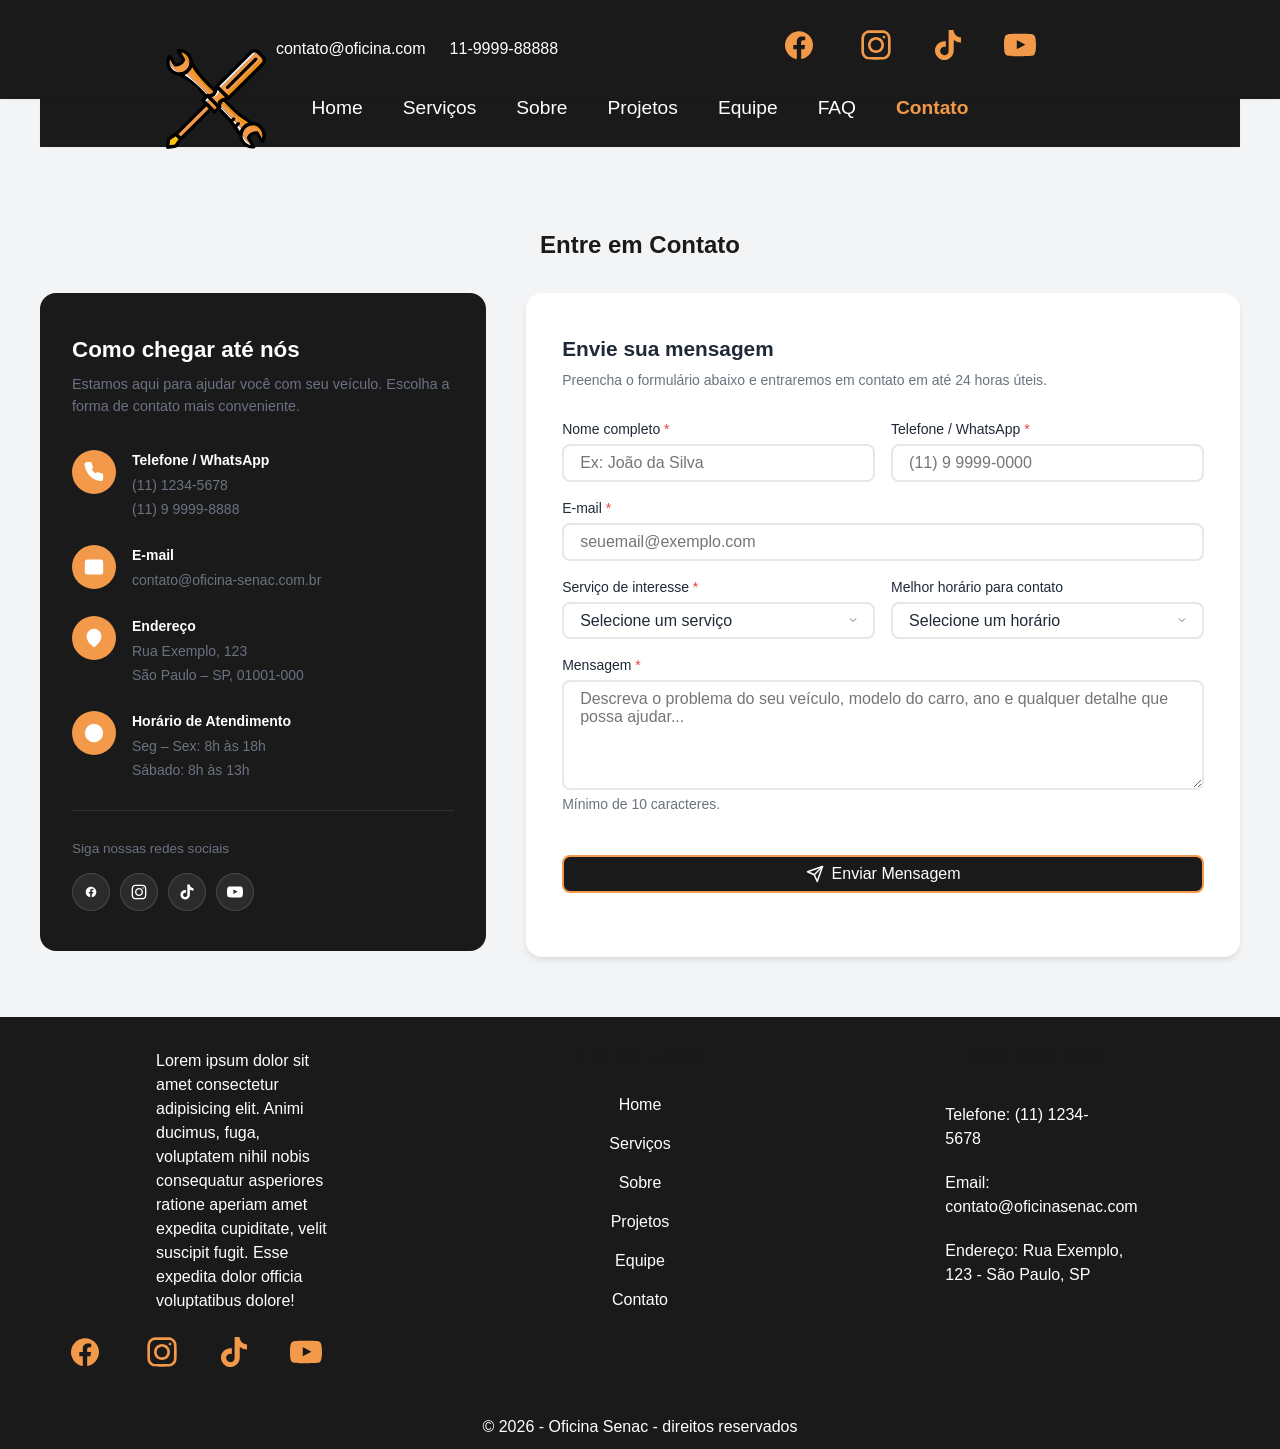
==== commit b340df58: "feat: adicionado a seção faq e pagina externa de contato" ====
--- a/contato.html
+++ b/contato.html
@@ -4,17 +4,17 @@
     <meta charset="UTF-8">
     <meta name="viewport" content="width=device-width, initial-scale=1.0">
     <title>Oficina Senac - Contato</title>
-    <meta name="description" content="Oficina de Desenvolvimento de sites para carros">
-    <meta name="keywords" content="keyword1, keyword2">
-    <meta property="og:title" content="Page Title">
-    <meta property="og:description" content="Page description">
+    <meta name="description" content="Entre em contato com a Oficina Senac. Solicite orçamentos, tire dúvidas e agende seu serviço automotivo.">
+    <meta name="keywords" content="oficina mecânica contato, orçamento, agendamento, mecânica automotiva">
+    <meta property="og:title" content="Oficina Senac - Contato">
+    <meta property="og:description" content="Entre em contato com a Oficina Senac e solicite um orçamento.">
     <meta property="og:type" content="website">
-    <meta property="og:url" content="https://www.example.com">
-    <meta property="og:image" content="https://www.example.com/image.jpg">
+    <meta property="og:url" content="https://www.oficina-senac.com.br/contato.html">
+    <meta property="og:image" content="https://www.oficina-senac.com.br/assets/imagens/logo/logo.webp">
     <meta name="twitter:card" content="summary_large_image">
-    <meta name="twitter:title" content="Page Title">
-    <meta name="twitter:description" content="Page description">
-    <meta name="twitter:image" content="https://www.example.com/image.jpg">
+    <meta name="twitter:title" content="Oficina Senac - Contato">
+    <meta name="twitter:description" content="Entre em contato com a Oficina Senac e solicite um orçamento.">
+    <meta name="twitter:image" content="https://www.oficina-senac.com.br/assets/imagens/logo/logo.webp">
 
     <link rel="preload" href="assets/css/microframework.css" as="style"
             onload="this.rel='stylesheet'">
@@ -26,20 +26,288 @@
     <div id="navbar-principal" class="bem-navbar"></div>
     <main>
         <div id="navbar-secundaria" class="bem-navbar--secundaria bem-container"></div>
-        <section class="bem-container" id="contato">
-            <h2 class="bem-titulo-h2">Contato</h2>
-            <div class="bem-grid-auto">
-            
-            
-          </div>
+
+        <section class="bem-container" id="contato-page">
+            <h2 class="bem-titulo-h2">Entre em Contato</h2>
+
+            <div class="contato-layout">
+
+                <!-- ===== COLUNA: INFORMAÇÕES ===== -->
+                <aside class="contato-info">
+                    <h3 class="contato-info__titulo">Como chegar até nós</h3>
+                    <p class="contato-info__subtitulo">Estamos aqui para ajudar você com seu veículo. Escolha a forma de contato mais conveniente.</p>
+
+                    <div class="contato-info-item">
+                        <div class="contato-info-icone">
+                            <svg viewBox="0 0 24 24" fill="none" stroke="#fff" stroke-width="2" stroke-linecap="round" stroke-linejoin="round">
+                                <path d="M22 16.92v3a2 2 0 0 1-2.18 2 19.79 19.79 0 0 1-8.63-3.07A19.5 19.5 0 0 1 4.69 12a19.79 19.79 0 0 1-3.07-8.67A2 2 0 0 1 3.77 1h3a2 2 0 0 1 2 1.72c.127.96.361 1.903.7 2.81a2 2 0 0 1-.45 2.11L8.09 8.91a16 16 0 0 0 6 6l.91-.91a2 2 0 0 1 2.11-.45c.907.339 1.85.573 2.81.7A2 2 0 0 1 22 16.92z"/>
+                            </svg>
+                        </div>
+                        <div class="contato-info-texto">
+                            <strong>Telefone / WhatsApp</strong>
+                            <span>(11) 1234-5678<br>(11) 9 9999-8888</span>
+                        </div>
+                    </div>
+
+                    <div class="contato-info-item">
+                        <div class="contato-info-icone">
+                            <svg viewBox="0 0 24 24" fill="none" stroke="#fff" stroke-width="2" stroke-linecap="round" stroke-linejoin="round">
+                                <rect width="20" height="16" x="2" y="4" rx="2"/>
+                                <path d="m22 7-8.97 5.7a1.94 1.94 0 0 1-2.06 0L2 7"/>
+                            </svg>
+                        </div>
+                        <div class="contato-info-texto">
+                            <strong>E-mail</strong>
+                            <span>contato@oficina-senac.com.br</span>
+                        </div>
+                    </div>
+
+                    <div class="contato-info-item">
+                        <div class="contato-info-icone">
+                            <svg viewBox="0 0 24 24" fill="none" stroke="#fff" stroke-width="2" stroke-linecap="round" stroke-linejoin="round">
+                                <path d="M20 10c0 6-8 12-8 12s-8-6-8-12a8 8 0 0 1 16 0Z"/>
+                                <circle cx="12" cy="10" r="3"/>
+                            </svg>
+                        </div>
+                        <div class="contato-info-texto">
+                            <strong>Endereço</strong>
+                            <span>Rua Exemplo, 123<br>São Paulo – SP, 01001-000</span>
+                        </div>
+                    </div>
+
+                    <div class="contato-info-item">
+                        <div class="contato-info-icone">
+                            <svg viewBox="0 0 24 24" fill="none" stroke="#fff" stroke-width="2" stroke-linecap="round" stroke-linejoin="round">
+                                <circle cx="12" cy="12" r="10"/>
+                                <polyline points="12 6 12 12 16 14"/>
+                            </svg>
+                        </div>
+                        <div class="contato-info-texto">
+                            <strong>Horário de Atendimento</strong>
+                            <span>Seg – Sex: 8h às 18h<br>Sábado: 8h às 13h</span>
+                        </div>
+                    </div>
+
+                    <hr class="contato-info-divider">
+
+                    <p style="color:var(--bem-text-muted);font-size:.85rem;margin-bottom:14px;padding:0;">Siga nossas redes sociais</p>
+                    <div class="contato-info__sociais">
+                        <!-- Facebook -->
+                        <a href="#" aria-label="Facebook">
+                            <svg viewBox="0 0 24 24"><path d="M20 12.05C19.9813 10.5255 19.5273 9.03809 18.6915 7.76295C17.8557 6.48781 16.673 5.47804 15.2826 4.85257C13.8921 4.2271 12.3519 4.01198 10.8433 4.23253C9.33473 4.45309 7.92057 5.10013 6.7674 6.09748C5.61422 7.09482 4.77005 8.40092 4.3343 9.86195C3.89856 11.323 3.88938 12.8781 4.30786 14.3442C4.72634 15.8103 5.55504 17.1262 6.69637 18.1371C7.83769 19.148 9.24412 19.8117 10.75 20.05V14.38H8.75001V12.05H10.75V10.28C10.7037 9.86846 10.7483 9.45175 10.8807 9.05931C11.0131 8.66687 11.23 8.30827 11.5161 8.00882C11.8022 7.70936 12.1505 7.47635 12.5365 7.32624C12.9225 7.17612 13.3368 7.11255 13.75 7.14003C14.3498 7.14824 14.9482 7.20173 15.54 7.30003V9.30003H14.54C14.3676 9.27828 14.1924 9.29556 14.0276 9.35059C13.8627 9.40562 13.7123 9.49699 13.5875 9.61795C13.4627 9.73891 13.3667 9.88637 13.3066 10.0494C13.2464 10.2125 13.2237 10.387 13.24 10.56V12.07H15.46L15.1 14.4H13.25V20C15.1399 19.7011 16.8601 18.7347 18.0985 17.2761C19.3369 15.8175 20.0115 13.9634 20 12.05Z"/></svg>
+                        </a>
+                        <!-- Instagram -->
+                        <a href="#" aria-label="Instagram">
+                            <svg viewBox="0 0 24 24"><path fill-rule="evenodd" clip-rule="evenodd" d="M12 18C15.3137 18 18 15.3137 18 12C18 8.68629 15.3137 6 12 6C8.68629 6 6 8.68629 6 12C6 15.3137 8.68629 18 12 18ZM12 16C14.2091 16 16 14.2091 16 12C16 9.79086 14.2091 8 12 8C9.79086 8 8 9.79086 8 12C8 14.2091 9.79086 16 12 16Z"/><path d="M18 5C17.4477 5 17 5.44772 17 6C17 6.55228 17.4477 7 18 7C18.5523 7 19 6.55228 19 6C19 5.44772 18.5523 5 18 5Z"/><path fill-rule="evenodd" clip-rule="evenodd" d="M1.65396 4.27606C1 5.55953 1 7.23969 1 10.6V13.4C1 16.7603 1 18.4405 1.65396 19.7239C2.2292 20.8529 3.14708 21.7708 4.27606 22.346C5.55953 23 7.23969 23 10.6 23H13.4C16.7603 23 18.4405 23 19.7239 22.346C20.8529 21.7708 21.7708 20.8529 22.346 19.7239C23 18.4405 23 16.7603 23 13.4V10.6C23 7.23969 23 5.55953 22.346 4.27606C21.7708 3.14708 20.8529 2.2292 19.7239 1.65396C18.4405 1 16.7603 1 13.4 1H10.6C7.23969 1 5.55953 1 4.27606 1.65396C3.14708 2.2292 2.2292 3.14708 1.65396 4.27606ZM13.4 3H10.6C8.88684 3 7.72225 3.00156 6.82208 3.0751C5.94524 3.14674 5.49684 3.27659 5.18404 3.43597C4.43139 3.81947 3.81947 4.43139 3.43597 5.18404C3.27659 5.49684 3.14674 5.94524 3.0751 6.82208C3.00156 7.72225 3 8.88684 3 10.6V13.4C3 15.1132 3.00156 16.2777 3.0751 17.1779C3.14674 18.0548 3.27659 18.5032 3.43597 18.816C3.81947 19.5686 4.43139 20.1805 5.18404 20.564C5.49684 20.7234 5.94524 20.8533 6.82208 20.9249C7.72225 20.9984 8.88684 21 10.6 21H13.4C15.1132 21 16.2777 20.9984 17.1779 20.9249C18.0548 20.8533 18.5032 20.7234 18.816 20.564C19.5686 20.1805 20.1805 19.5686 20.564 18.816C20.7234 18.5032 20.8533 18.0548 20.9249 17.1779C20.9984 16.2777 21 15.1132 21 13.4V10.6C21 8.88684 20.9984 7.72225 20.9249 6.82208C20.8533 5.94524 20.7234 5.49684 20.564 5.18404C20.1805 4.43139 19.5686 3.81947 18.816 3.43597C18.5032 3.27659 18.0548 3.14674 17.1779 3.0751C16.2777 3.00156 15.1132 3 13.4 3Z"/></svg>
+                        </a>
+                        <!-- TikTok -->
+                        <a href="#" aria-label="TikTok">
+                            <svg viewBox="0 0 32 32"><path d="M16.656 1.029c1.637-0.025 3.262-0.012 4.886-0.025 0.054 2.031 0.878 3.859 2.189 5.213l-0.002-0.002c1.411 1.271 3.247 2.095 5.271 2.235l0.028 0.002v5.036c-1.912-0.048-3.71-0.489-5.331-1.247l0.082 0.034c-0.784-0.377-1.447-0.764-2.077-1.196l0.052 0.034c-0.012 3.649 0.012 7.298-0.025 10.934-0.103 1.853-0.719 3.543-1.707 4.954l0.020-0.031c-1.652 2.366-4.328 3.919-7.371 4.011l-0.014 0c-0.123 0.006-0.268 0.009-0.414 0.009-1.73 0-3.347-0.482-4.725-1.319l0.040 0.023c-2.508-1.509-4.238-4.091-4.558-7.094l-0.004-0.041c-0.025-0.625-0.037-1.25-0.012-1.862 0.49-4.779 4.494-8.476 9.361-8.476 0.547 0 1.083 0.047 1.604 0.136l-0.056-0.008c0.025 1.849-0.050 3.699-0.050 5.548-0.423-0.153-0.911-0.242-1.42-0.242-1.868 0-3.457 1.194-4.045 2.861l-0.009 0.030c-0.133 0.427-0.21 0.918-0.21 1.426 0 0.206 0.013 0.41 0.037 0.61l-0.002-0.024c0.332 2.046 2.086 3.59 4.201 3.59 0.061 0 0.121-0.001 0.181-0.004l-0.009 0c1.463-0.044 2.733-0.831 3.451-1.994l0.010-0.018c0.267-0.372 0.45-0.822 0.511-1.311l0.001-0.014c0.125-2.237 0.075-4.461 0.087-6.698 0.012-5.036-0.012-10.060 0.025-15.083z"/></svg>
+                        </a>
+                        <!-- YouTube -->
+                        <a href="#" aria-label="YouTube">
+                            <svg viewBox="0 -3 20 20"><path d="M251.988432,7291.58588 L251.988432,7285.97425 C253.980638,7286.91168 255.523602,7287.8172 257.348463,7288.79353 C255.843351,7289.62824 253.980638,7290.56468 251.988432,7291.58588 M263.090998,7283.18289 C262.747343,7282.73013 262.161634,7282.37809 261.538073,7282.26141 C259.705243,7281.91336 248.270974,7281.91237 246.439141,7282.26141 C245.939097,7282.35515 245.493839,7282.58153 245.111335,7282.93357 C243.49964,7284.42947 244.004664,7292.45151 244.393145,7293.75096 C244.556505,7294.31342 244.767679,7294.71931 245.033639,7294.98558 C245.376298,7295.33761 245.845463,7295.57995 246.384355,7295.68865 C247.893451,7296.0008 255.668037,7296.17532 261.506198,7295.73552 C262.044094,7295.64178 262.520231,7295.39147 262.895762,7295.02447 C264.385932,7293.53455 264.28433,7285.06174 263.090998,7283.18289" transform="translate(-244 -7282)"/></svg>
+                        </a>
+                    </div>
+                </aside>
+
+                <!-- ===== COLUNA: FORMULÁRIO ===== -->
+                <div class="contato-form-box">
+                    <h3 class="contato-form-box__titulo">Envie sua mensagem</h3>
+                    <p class="contato-form-box__sub">Preencha o formulário abaixo e entraremos em contato em até 24 horas úteis.</p>
+
+                    <form class="bem-form" id="form-contato" novalidate>
+                        <!-- Honeypot anti-spam -->
+                        <div class="contato-honeypot" aria-hidden="true">
+                            <label for="campo-extra">Deixe este campo vazio</label>
+                            <input type="text" id="campo-extra" name="campo-extra" tabindex="-1" autocomplete="off">
+                        </div>
+
+                        <!-- Linha: Nome + Telefone -->
+                        <div class="contato-form-row">
+                            <div class="bem-form__group">
+                                <label class="bem-form__label bem-form__label--required" for="nome">Nome completo</label>
+                                <input
+                                    type="text"
+                                    id="nome"
+                                    name="nome"
+                                    class="bem-form__input"
+                                    placeholder="Ex: João da Silva"
+                                    required
+                                    minlength="3"
+                                    autocomplete="name"
+                                >
+                            </div>
+                            <div class="bem-form__group">
+                                <label class="bem-form__label bem-form__label--required" for="telefone">Telefone / WhatsApp</label>
+                                <input
+                                    type="tel"
+                                    id="telefone"
+                                    name="telefone"
+                                    class="bem-form__input"
+                                    placeholder="(11) 9 9999-0000"
+                                    required
+                                    autocomplete="tel"
+                                >
+                            </div>
+                        </div>
+
+                        <!-- E-mail -->
+                        <div class="bem-form__group">
+                            <label class="bem-form__label bem-form__label--required" for="email">E-mail</label>
+                            <input
+                                type="email"
+                                id="email"
+                                name="email"
+                                class="bem-form__input"
+                                placeholder="seuemail@exemplo.com"
+                                required
+                                autocomplete="email"
+                            >
+                        </div>
+
+                        <!-- Linha: Serviço + Horário -->
+                        <div class="contato-form-row">
+                            <div class="bem-form__group">
+                                <label class="bem-form__label bem-form__label--required" for="servico">Serviço de interesse</label>
+                                <select id="servico" name="servico" class="bem-form__select bem-form__input" required>
+                                    <option value="" disabled selected>Selecione um serviço</option>
+                                    <option value="mecanica">Mecânica Geral</option>
+                                    <option value="pintura">Pintura Automotiva</option>
+                                    <option value="funilaria">Funilaria</option>
+                                    <option value="eletrica">Elétrica</option>
+                                    <option value="vidros">Vidros</option>
+                                    <option value="alinhamento">Alinhamento e Balanceamento</option>
+                                    <option value="revisao">Revisão Completa</option>
+                                    <option value="outros">Outros</option>
+                                </select>
+                            </div>
+                            <div class="bem-form__group">
+                                <label class="bem-form__label" for="horario">Melhor horário para contato</label>
+                                <select id="horario" name="horario" class="bem-form__select bem-form__input">
+                                    <option value="" disabled selected>Selecione um horário</option>
+                                    <option value="manha">Manhã (8h – 12h)</option>
+                                    <option value="tarde">Tarde (12h – 18h)</option>
+                                    <option value="qualquer">Qualquer horário</option>
+                                </select>
+                            </div>
+                        </div>
+
+                        <!-- Mensagem -->
+                        <div class="bem-form__group">
+                            <label class="bem-form__label bem-form__label--required" for="mensagem">Mensagem</label>
+                            <textarea
+                                id="mensagem"
+                                name="mensagem"
+                                class="bem-form__textarea"
+                                placeholder="Descreva o problema do seu veículo, modelo do carro, ano e qualquer detalhe que possa ajudar..."
+                                required
+                                minlength="10"
+                                rows="5"
+                            ></textarea>
+                            <span class="bem-form__help">Mínimo de 10 caracteres.</span>
+                        </div>
+
+                        <!-- Botão de envio -->
+                        <button type="submit" id="btn-enviar" class="bem-btn bem-btn--primary bem-btn--block">
+                            <svg width="18" height="18" viewBox="0 0 24 24" fill="none" stroke="currentColor" stroke-width="2" stroke-linecap="round" stroke-linejoin="round">
+                                <path d="m22 2-7 20-4-9-9-4Z"/><path d="M22 2 11 13"/>
+                            </svg>
+                            Enviar Mensagem
+                        </button>
+
+                        <!-- Feedback de sucesso/erro -->
+                        <div id="contato-sucesso" class="bem-alert bem-alert--success contato-feedback" role="alert">
+                            <span class="bem-alert__icon">✅</span>
+                            <div class="bem-alert__content">
+                                <p class="bem-alert__title">Mensagem enviada com sucesso!</p>
+                                <p class="bem-alert__message">Recebemos seu contato e retornaremos em até 24 horas úteis.</p>
+                            </div>
+                        </div>
+                        <div id="contato-erro" class="bem-alert bem-alert--danger contato-feedback" role="alert">
+                            <span class="bem-alert__icon">❌</span>
+                            <div class="bem-alert__content">
+                                <p class="bem-alert__title">Preencha todos os campos obrigatórios.</p>
+                                <p class="bem-alert__message">Verifique os campos destacados e tente novamente.</p>
+                            </div>
+                        </div>
+                    </form>
+                </div>
+
+            </div>
         </section>
 
-
     </main>
-    <footer id="footer-container">
-     </footer>
-     <script src="assets/js/footer.js"></script>
+    <footer id="footer-container"></footer>
+    <script src="assets/js/footer.js"></script>
     <script src="assets/js/navbar.js"></script>
     <script src="assets/js/script.js"></script>
+    <script>
+    // Validação e feedback do formulário de contato
+    (function () {
+        const form = document.getElementById('form-contato');
+        const btnEnviar = document.getElementById('btn-enviar');
+        const feedbackSucesso = document.getElementById('contato-sucesso');
+        const feedbackErro = document.getElementById('contato-erro');
+
+        function limparFeedback() {
+            feedbackSucesso.classList.remove('visivel');
+            feedbackErro.classList.remove('visivel');
+        }
+
+        function marcarCampo(campo, valido) {
+            campo.classList.remove('bem-form__input--success', 'bem-form__input--error');
+            campo.classList.add(valido ? 'bem-form__input--success' : 'bem-form__input--error');
+        }
+
+        // Validação em tempo real ao sair do campo
+        form.querySelectorAll('.bem-form__input, .bem-form__textarea, .bem-form__select').forEach(function (campo) {
+            campo.addEventListener('blur', function () {
+                if (campo.value.trim() !== '') {
+                    marcarCampo(campo, campo.checkValidity());
+                }
+            });
+        });
+
+        form.addEventListener('submit', function (e) {
+            e.preventDefault();
+            limparFeedback();
+
+            // Verificar honeypot
+            const honeypot = form.querySelector('#campo-extra');
+            if (honeypot && honeypot.value !== '') return;
+
+            const camposObrigatorios = form.querySelectorAll('[required]');
+            let formularioValido = true;
+
+            camposObrigatorios.forEach(function (campo) {
+                const valido = campo.checkValidity();
+                marcarCampo(campo, valido);
+                if (!valido) formularioValido = false;
+            });
+
+            if (!formularioValido) {
+                feedbackErro.classList.add('visivel');
+                feedbackErro.scrollIntoView({ behavior: 'smooth', block: 'nearest' });
+                return;
+            }
+
+            // Simulação de envio (substituir por fetch/Formspree se necessário)
+            btnEnviar.disabled = true;
+            btnEnviar.textContent = 'Enviando...';
+
+            setTimeout(function () {
+                feedbackSucesso.classList.add('visivel');
+                feedbackSucesso.scrollIntoView({ behavior: 'smooth', block: 'nearest' });
+                form.reset();
+                form.querySelectorAll('.bem-form__input, .bem-form__textarea, .bem-form__select').forEach(function (c) {
+                    c.classList.remove('bem-form__input--success', 'bem-form__input--error');
+                });
+                btnEnviar.disabled = false;
+                btnEnviar.innerHTML = '<svg width="18" height="18" viewBox="0 0 24 24" fill="none" stroke="currentColor" stroke-width="2" stroke-linecap="round" stroke-linejoin="round"><path d="m22 2-7 20-4-9-9-4Z"/><path d="M22 2 11 13"/></svg> Enviar Mensagem';
+            }, 1200);
+        });
+    })();
+    </script>
 </body>
 </html>
--- a/assets/css/microframework.css
+++ b/assets/css/microframework.css
@@ -106,6 +106,9 @@
 #sobre{
   position: relative;
   height: 300px;
+}
+#servicos{
+  margin: 50px auto;
 }
 .sobre-img{
   position: absolute;
@@ -499,6 +502,7 @@
 
 #projetos{
   position: relative;
+  margin: 50px auto;
 }
 .img-comp-container {
   position: relative;
@@ -750,4 +754,314 @@
   justify-content: center;
   align-items: center;
   gap: 15px;
+}
+
+/* --- Seção FAQ --- */
+#faq {
+  padding: 60px 0;
+}
+
+.faq-lista {
+  display: flex;
+  flex-direction: column;
+  gap: 12px;
+  width: 100%;
+  margin-top: 20px;
+}
+
+.faq-item {
+  border: 1px solid var(--bem-border);
+  border-radius: var(--bem-radius-md);
+  background: var(--bem-surface);
+  overflow: hidden;
+  transition: box-shadow .25s, border-color .25s;
+}
+
+.faq-item[open] {
+  box-shadow: var(--bem-shadow-md);
+  border-color: var(--bem-tertiary);
+}
+
+.faq-pergunta {
+  display: flex;
+  justify-content: space-between;
+  align-items: center;
+  padding: var(--bem-spacing-lg);
+  cursor: pointer;
+  font-weight: 600;
+  font-size: 1rem;
+  color: var(--bem-text);
+  list-style: none;
+  user-select: none;
+  gap: 12px;
+}
+
+.faq-pergunta::-webkit-details-marker { display: none; }
+.faq-pergunta::marker { display: none; }
+
+.faq-pergunta:hover {
+  background: var(--bem-light);
+}
+
+.faq-icone {
+  display: flex;
+  align-items: center;
+  justify-content: center;
+  flex-shrink: 0;
+  width: 28px;
+  height: 28px;
+  border-radius: 50%;
+  background-color: var(--bem-tertiary);
+  color: #fff;
+  font-size: 1.25rem;
+  font-weight: 300;
+  line-height: 1;
+  transition: transform .35s cubic-bezier(0.34, 1.56, 0.64, 1);
+}
+
+.faq-item[open] .faq-icone {
+  transform: rotate(45deg);
+}
+
+.faq-resposta {
+  padding: 0 var(--bem-spacing-lg) var(--bem-spacing-lg);
+  animation: bem-slide-up .3s ease forwards;
+}
+
+.faq-resposta p {
+  color: var(--bem-text-muted);
+  padding: 0;
+  line-height: 1.7;
+  font-size: .95rem;
+}
+
+[data-theme="noite"] .faq-item {
+  background: var(--bem-surface);
+}
+
+[data-theme="noite"] .faq-pergunta:hover {
+  background: var(--bem-light);
+}
+
+/* --- Página de Contato --- */
+#contato-page {
+  padding: 60px 0;
+}
+
+.contato-layout {
+  display: grid;
+  grid-template-columns: 1fr 1.6fr;
+  gap: 40px;
+  align-items: start;
+  margin-top: 30px;
+}
+
+/* Coluna de Informações */
+.contato-info {
+  background: var(--bem-primary);
+  padding: 40px 32px;
+  border-radius: var(--bem-radius-lg);
+  color: var(--bem-secondary);
+  position: sticky;
+  top: 130px;
+}
+
+.contato-info__titulo {
+  font-size: 1.4rem;
+  font-weight: 700;
+  color: var(--bem-secondary);
+  margin-bottom: 8px;
+}
+
+.contato-info__subtitulo {
+  font-size: .9rem;
+  color: var(--bem-text-muted);
+  margin-bottom: 32px;
+  padding: 0;
+}
+
+.contato-info-item {
+  display: flex;
+  gap: 16px;
+  align-items: flex-start;
+  margin-bottom: 24px;
+}
+
+.contato-info-icone {
+  flex-shrink: 0;
+  width: 44px;
+  height: 44px;
+  background: var(--bem-tertiary);
+  border-radius: 50%;
+  display: flex;
+  align-items: center;
+  justify-content: center;
+}
+
+.contato-info-icone svg {
+  width: 20px;
+  height: 20px;
+  fill: #fff;
+}
+
+.contato-info-texto strong {
+  display: block;
+  color: var(--bem-secondary);
+  font-size: .875rem;
+  font-weight: 600;
+  margin-bottom: 2px;
+}
+
+.contato-info-texto span {
+  color: var(--bem-text-muted);
+  font-size: .875rem;
+  line-height: 1.5;
+}
+
+.contato-info-divider {
+  border: none;
+  border-top: 1px solid rgba(255,255,255,.1);
+  margin: 28px 0;
+}
+
+.contato-info__sociais {
+  display: flex;
+  gap: 10px;
+  margin-top: 4px;
+}
+
+.contato-info__sociais a {
+  display: flex;
+  align-items: center;
+  justify-content: center;
+  width: 38px;
+  height: 38px;
+  background: rgba(255,255,255,.08);
+  border: 1px solid rgba(255,255,255,.15);
+  border-radius: 50%;
+  transition: background .2s, border-color .2s, transform .2s;
+}
+
+.contato-info__sociais a:hover {
+  background: var(--bem-tertiary);
+  border-color: var(--bem-tertiary);
+  transform: translateY(-2px);
+}
+
+.contato-info__sociais svg {
+  width: 16px;
+  height: 16px;
+  fill: #fff;
+}
+
+/* Coluna do Formulário */
+.contato-form-box {
+  background: var(--bem-surface);
+  padding: 40px 36px;
+  border-radius: var(--bem-radius-lg);
+  box-shadow: var(--bem-shadow-md);
+}
+
+.contato-form-box__titulo {
+  font-size: 1.3rem;
+  font-weight: 700;
+  color: var(--bem-text);
+  margin-bottom: 6px;
+}
+
+.contato-form-box__sub {
+  font-size: .875rem;
+  color: var(--bem-text-muted);
+  margin-bottom: 28px;
+  padding: 0;
+}
+
+.contato-form-row {
+  display: grid;
+  grid-template-columns: 1fr 1fr;
+  gap: var(--bem-spacing-md);
+}
+
+.bem-form__input,
+.bem-form__textarea,
+.bem-form__select {
+  transition: border-color .2s, box-shadow .2s;
+}
+
+.bem-form__input:focus,
+.bem-form__textarea:focus,
+.bem-form__select:focus {
+  outline: none;
+  border-color: var(--bem-tertiary);
+  box-shadow: 0 0 0 3px rgba(242, 153, 74, .15);
+  opacity: 1;
+}
+
+.bem-form__select {
+  appearance: none;
+  -webkit-appearance: none;
+  background-image: url("data:image/svg+xml,%3Csvg xmlns='http://www.w3.org/2000/svg' width='12' height='12' viewBox='0 0 24 24' fill='none' stroke='%236b7280' stroke-width='2'%3E%3Cpath d='m6 9 6 6 6-6'/%3E%3C/svg%3E");
+  background-repeat: no-repeat;
+  background-position: right 14px center;
+  padding-right: 40px;
+}
+
+/* Honeypot anti-spam */
+.contato-honeypot {
+  position: absolute;
+  left: -9999px;
+  width: 1px;
+  height: 1px;
+  overflow: hidden;
+}
+
+/* Feedback de envio */
+.contato-feedback {
+  display: none;
+  margin-top: var(--bem-spacing-md);
+  animation: bem-slide-up .35s ease forwards;
+}
+
+.contato-feedback.visivel {
+  display: block;
+}
+
+/* Seção #contato no index como CTA */
+.contato-cta {
+  display: flex;
+  flex-direction: column;
+  align-items: center;
+  gap: 20px;
+  padding: 60px 20px;
+  text-align: center;
+}
+
+.contato-cta__texto {
+  font-size: 1.1rem;
+  color: var(--bem-text-muted);
+  max-width: 600px;
+  padding: 0;
+}
+
+/* Responsividade da página de Contato */
+@media (max-width: 768px) {
+  .contato-layout {
+    grid-template-columns: 1fr;
+  }
+
+  .contato-info {
+    position: static;
+  }
+
+  .contato-form-row {
+    grid-template-columns: 1fr;
+  }
+
+  .contato-form-box {
+    padding: 28px 20px;
+  }
+
+  .contato-info {
+    padding: 28px 20px;
+  }
 }
--- a/assets/css/microframework.css
+++ b/assets/css/microframework.css
@@ -106,6 +106,9 @@
 #sobre{
   position: relative;
   height: 300px;
+}
+#servicos{
+  margin: 50px auto;
 }
 .sobre-img{
   position: absolute;
@@ -499,6 +502,7 @@
 
 #projetos{
   position: relative;
+  margin: 50px auto;
 }
 .img-comp-container {
   position: relative;
@@ -750,4 +754,314 @@
   justify-content: center;
   align-items: center;
   gap: 15px;
+}
+
+/* --- Seção FAQ --- */
+#faq {
+  padding: 60px 0;
+}
+
+.faq-lista {
+  display: flex;
+  flex-direction: column;
+  gap: 12px;
+  width: 100%;
+  margin-top: 20px;
+}
+
+.faq-item {
+  border: 1px solid var(--bem-border);
+  border-radius: var(--bem-radius-md);
+  background: var(--bem-surface);
+  overflow: hidden;
+  transition: box-shadow .25s, border-color .25s;
+}
+
+.faq-item[open] {
+  box-shadow: var(--bem-shadow-md);
+  border-color: var(--bem-tertiary);
+}
+
+.faq-pergunta {
+  display: flex;
+  justify-content: space-between;
+  align-items: center;
+  padding: var(--bem-spacing-lg);
+  cursor: pointer;
+  font-weight: 600;
+  font-size: 1rem;
+  color: var(--bem-text);
+  list-style: none;
+  user-select: none;
+  gap: 12px;
+}
+
+.faq-pergunta::-webkit-details-marker { display: none; }
+.faq-pergunta::marker { display: none; }
+
+.faq-pergunta:hover {
+  background: var(--bem-light);
+}
+
+.faq-icone {
+  display: flex;
+  align-items: center;
+  justify-content: center;
+  flex-shrink: 0;
+  width: 28px;
+  height: 28px;
+  border-radius: 50%;
+  background-color: var(--bem-tertiary);
+  color: #fff;
+  font-size: 1.25rem;
+  font-weight: 300;
+  line-height: 1;
+  transition: transform .35s cubic-bezier(0.34, 1.56, 0.64, 1);
+}
+
+.faq-item[open] .faq-icone {
+  transform: rotate(45deg);
+}
+
+.faq-resposta {
+  padding: 0 var(--bem-spacing-lg) var(--bem-spacing-lg);
+  animation: bem-slide-up .3s ease forwards;
+}
+
+.faq-resposta p {
+  color: var(--bem-text-muted);
+  padding: 0;
+  line-height: 1.7;
+  font-size: .95rem;
+}
+
+[data-theme="noite"] .faq-item {
+  background: var(--bem-surface);
+}
+
+[data-theme="noite"] .faq-pergunta:hover {
+  background: var(--bem-light);
+}
+
+/* --- Página de Contato --- */
+#contato-page {
+  padding: 60px 0;
+}
+
+.contato-layout {
+  display: grid;
+  grid-template-columns: 1fr 1.6fr;
+  gap: 40px;
+  align-items: start;
+  margin-top: 30px;
+}
+
+/* Coluna de Informações */
+.contato-info {
+  background: var(--bem-primary);
+  padding: 40px 32px;
+  border-radius: var(--bem-radius-lg);
+  color: var(--bem-secondary);
+  position: sticky;
+  top: 130px;
+}
+
+.contato-info__titulo {
+  font-size: 1.4rem;
+  font-weight: 700;
+  color: var(--bem-secondary);
+  margin-bottom: 8px;
+}
+
+.contato-info__subtitulo {
+  font-size: .9rem;
+  color: var(--bem-text-muted);
+  margin-bottom: 32px;
+  padding: 0;
+}
+
+.contato-info-item {
+  display: flex;
+  gap: 16px;
+  align-items: flex-start;
+  margin-bottom: 24px;
+}
+
+.contato-info-icone {
+  flex-shrink: 0;
+  width: 44px;
+  height: 44px;
+  background: var(--bem-tertiary);
+  border-radius: 50%;
+  display: flex;
+  align-items: center;
+  justify-content: center;
+}
+
+.contato-info-icone svg {
+  width: 20px;
+  height: 20px;
+  fill: #fff;
+}
+
+.contato-info-texto strong {
+  display: block;
+  color: var(--bem-secondary);
+  font-size: .875rem;
+  font-weight: 600;
+  margin-bottom: 2px;
+}
+
+.contato-info-texto span {
+  color: var(--bem-text-muted);
+  font-size: .875rem;
+  line-height: 1.5;
+}
+
+.contato-info-divider {
+  border: none;
+  border-top: 1px solid rgba(255,255,255,.1);
+  margin: 28px 0;
+}
+
+.contato-info__sociais {
+  display: flex;
+  gap: 10px;
+  margin-top: 4px;
+}
+
+.contato-info__sociais a {
+  display: flex;
+  align-items: center;
+  justify-content: center;
+  width: 38px;
+  height: 38px;
+  background: rgba(255,255,255,.08);
+  border: 1px solid rgba(255,255,255,.15);
+  border-radius: 50%;
+  transition: background .2s, border-color .2s, transform .2s;
+}
+
+.contato-info__sociais a:hover {
+  background: var(--bem-tertiary);
+  border-color: var(--bem-tertiary);
+  transform: translateY(-2px);
+}
+
+.contato-info__sociais svg {
+  width: 16px;
+  height: 16px;
+  fill: #fff;
+}
+
+/* Coluna do Formulário */
+.contato-form-box {
+  background: var(--bem-surface);
+  padding: 40px 36px;
+  border-radius: var(--bem-radius-lg);
+  box-shadow: var(--bem-shadow-md);
+}
+
+.contato-form-box__titulo {
+  font-size: 1.3rem;
+  font-weight: 700;
+  color: var(--bem-text);
+  margin-bottom: 6px;
+}
+
+.contato-form-box__sub {
+  font-size: .875rem;
+  color: var(--bem-text-muted);
+  margin-bottom: 28px;
+  padding: 0;
+}
+
+.contato-form-row {
+  display: grid;
+  grid-template-columns: 1fr 1fr;
+  gap: var(--bem-spacing-md);
+}
+
+.bem-form__input,
+.bem-form__textarea,
+.bem-form__select {
+  transition: border-color .2s, box-shadow .2s;
+}
+
+.bem-form__input:focus,
+.bem-form__textarea:focus,
+.bem-form__select:focus {
+  outline: none;
+  border-color: var(--bem-tertiary);
+  box-shadow: 0 0 0 3px rgba(242, 153, 74, .15);
+  opacity: 1;
+}
+
+.bem-form__select {
+  appearance: none;
+  -webkit-appearance: none;
+  background-image: url("data:image/svg+xml,%3Csvg xmlns='http://www.w3.org/2000/svg' width='12' height='12' viewBox='0 0 24 24' fill='none' stroke='%236b7280' stroke-width='2'%3E%3Cpath d='m6 9 6 6 6-6'/%3E%3C/svg%3E");
+  background-repeat: no-repeat;
+  background-position: right 14px center;
+  padding-right: 40px;
+}
+
+/* Honeypot anti-spam */
+.contato-honeypot {
+  position: absolute;
+  left: -9999px;
+  width: 1px;
+  height: 1px;
+  overflow: hidden;
+}
+
+/* Feedback de envio */
+.contato-feedback {
+  display: none;
+  margin-top: var(--bem-spacing-md);
+  animation: bem-slide-up .35s ease forwards;
+}
+
+.contato-feedback.visivel {
+  display: block;
+}
+
+/* Seção #contato no index como CTA */
+.contato-cta {
+  display: flex;
+  flex-direction: column;
+  align-items: center;
+  gap: 20px;
+  padding: 60px 20px;
+  text-align: center;
+}
+
+.contato-cta__texto {
+  font-size: 1.1rem;
+  color: var(--bem-text-muted);
+  max-width: 600px;
+  padding: 0;
+}
+
+/* Responsividade da página de Contato */
+@media (max-width: 768px) {
+  .contato-layout {
+    grid-template-columns: 1fr;
+  }
+
+  .contato-info {
+    position: static;
+  }
+
+  .contato-form-row {
+    grid-template-columns: 1fr;
+  }
+
+  .contato-form-box {
+    padding: 28px 20px;
+  }
+
+  .contato-info {
+    padding: 28px 20px;
+  }
 }
